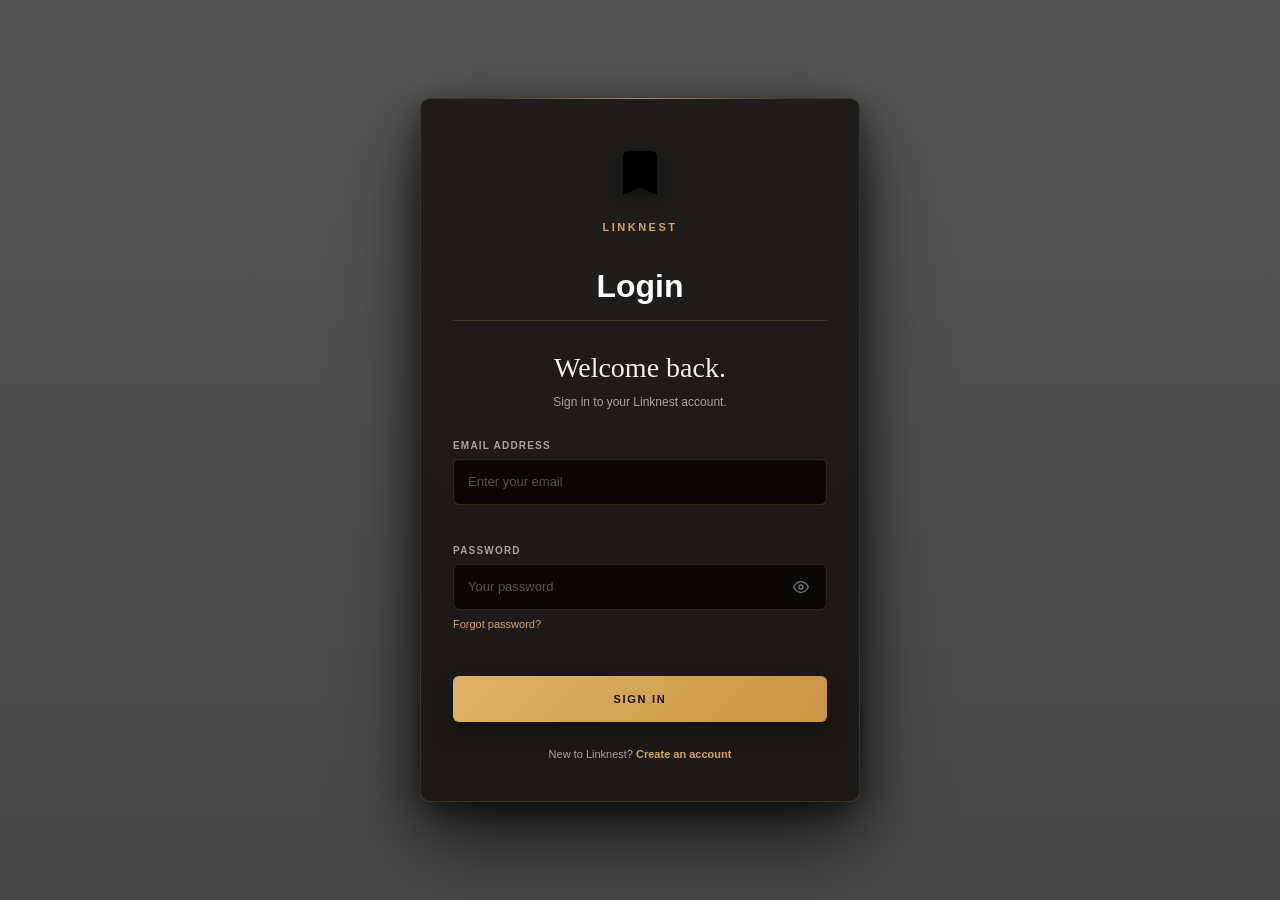
==== BookWeb/index.html @ 47b25d83 "Add files via upload" ====
<!DOCTYPE html>
<html lang="en">
<head>
  <meta charset="UTF-8">
  <meta name="viewport" content="width=device-width, initial-scale=1.0">
  <title>Linknest - Sign In</title>
  <link rel="stylesheet" href="css/style.css">
</head>
<body>

  <div class="login-card">
    <!-- Brand Logo -->
    <div class="brand">
      <svg viewBox="0 0 24 24"><path d="M17 3H7c-1.1 0-1.99.9-1.99 2L5 21l7-3 7 3V5c0-1.1-.9-2-2-2z"/></svg>
      Linknest
    </div>

    <!-- Navigation Tabs -->
    <div class="nav-tabs">
      <a>Login</a>
    </div>

    <!-- Title Section -->
    <h1 class="title">Welcome back.</h1>
    <p class="subtitle">Sign in to your Linknest account.</p>

    <!-- Login Form -->
    <form id="loginForm" novalidate>
      <div class="form-group">
        <label class="form-label" for="loginEmail">Email Address</label>
        <div class="input-wrapper">
          <input id="loginEmail" type="email" class="form-input" placeholder="Enter your email" required>
        </div>
        <div class="field-error" id="loginEmailError"></div>
      </div>

      <div class="form-group">
        <label class="form-label" for="loginPassword">Password</label>
        <div class="input-wrapper">
          <input id="loginPassword" type="password" class="form-input" placeholder="Your password" required>
          <button type="button" id="loginToggle" class="toggle-password" data-target="loginPassword" aria-label="Toggle password visibility">
            <svg width="16" height="16" viewBox="0 0 24 24" fill="none" stroke="currentColor" stroke-width="2">
              <path d="M1 12s4-8 11-8 11 8 11 8-4 8-11 8-11-8-11-8z"/>
              <circle cx="12" cy="12" r="3"/>
            </svg>
          </button>
        </div>
        <a href="#" class="forgot-pass">Forgot password?</a>
        <div class="field-error" id="loginPasswordError"></div>
      </div>

      <button type="submit" class="btn-primary">Sign In</button>
    </form>

    <!-- Footer Link -->
    <p class="footer-text">
      New to Linknest? <a href="register.html">Create an account</a>
    </p>
  </div>

  <script src="js/script.js"></script>
</body>
</html>
---- BookWeb/css/style.css ----
/* =========================================
   FOLIO BOOKS - LOGIN PAGE
========================================= */

:root {
  --gold: #d4a359;
  --gold-light: #efc778;
  --gold-dark: #9f773d;

  --text: #f0ece5;
  --muted: #aaa29a;

  --input-bg: rgba(8, 7, 6, 0.88);
  --input-border: rgba(212, 163, 89, 0.20);

  --card-bg: rgba(10, 9, 8, 0.72);

  --transition: 0.25s ease;
}

* {
  box-sizing: border-box;
  margin: 0;
  padding: 0;
}

html {
  min-height: 100%;
}

body {
  min-height: 100vh;

  display: flex;
  justify-content: center;
  align-items: center;

  padding: 40px 20px;

  color: var(--text);

  font-family:
    -apple-system,
    BlinkMacSystemFont,
    "Segoe UI",
    Roboto,
    Arial,
    sans-serif;

  /* Library background */
  background:
    linear-gradient(
      rgba(0, 0, 0, 0.66),
      rgba(0, 0, 0, 0.72)
    ),
    url("https://images.unsplash.com/photo-1507842217343-583bb7270b66?q=80&w=2000&auto=format&fit=crop")
      center / cover no-repeat fixed;

  overflow-x: hidden;
}


/* =========================================
   LOGIN CARD
========================================= */

.login-card {
  position: relative;
  z-index: 2;

  width: 100%;
  max-width: 440px;

  padding: 38px 32px;

  background: var(--card-bg);

  border: 1px solid rgba(212, 163, 89, 0.18);

  border-radius: 10px;

  box-shadow:
    0 30px 80px rgba(0, 0, 0, 0.75),
    0 10px 30px rgba(0, 0, 0, 0.45);

  backdrop-filter: blur(8px);
  -webkit-backdrop-filter: blur(8px);

  animation: cardEnter 0.6s ease forwards;
}


/* Gold top line */

.login-card::before {
  content: "";

  position: absolute;

  top: -1px;
  left: 15%;
  right: 15%;

  height: 1px;

  background: linear-gradient(
    90deg,
    transparent,
    var(--gold),
    transparent
  );

  opacity: 0.8;
}


/* =========================================
   BRAND
========================================= */

.brand {
  display: flex;
  flex-direction: column;
  align-items: center;
  justify-content: center;

  color: var(--gold);

  font-size: 11px;
  font-weight: 700;

  letter-spacing: 2.5px;

  text-transform: uppercase;

  margin-bottom: 25px;
}

/* Bookmark logo */

.brand svg {
  width: 58px;
  height: 72px;

  margin-bottom: 12px;

  fill: #000;

  filter:
    drop-shadow(0 4px 8px rgba(0, 0, 0, 0.5));
}


/* =========================================
   NAVIGATION
   LOGIN ONLY
   NO SELECTED BUTTON
========================================= */

.nav-tabs {
  display: flex;
  justify-content: center;

  border-bottom: 1px solid rgba(212, 163, 89, 0.18);

  margin-bottom: 30px;
}

.nav-tabs a {
  display: block;

  padding: 12px 40px 18px;

  color: #fff;

  font-size: 32px;
  font-weight: 800;

  line-height: 1;

  text-decoration: none;

  background: transparent;
  border: none;

  cursor: default;
}


/* =========================================
   TITLE
========================================= */

.title {
  font-family:
    Georgia,
    "Times New Roman",
    serif;

  text-align: center;

  font-size: 28px;
  font-weight: 400;

  line-height: 1.2;

  color: #f4f0e8;

  margin-bottom: 8px;
}

.subtitle {
  text-align: center;

  color: var(--muted);

  font-size: 12px;

  line-height: 1.6;

  margin-bottom: 28px;
}


/* =========================================
   FORM
========================================= */

.form-group {
  margin-bottom: 18px;
}

.form-label {
  display: block;

  font-size: 10px;

  letter-spacing: 1.2px;

  color: #aaa29a;

  margin-bottom: 8px;

  font-weight: 700;

  text-transform: uppercase;
}


/* =========================================
   INPUT WRAPPER
========================================= */

.input-wrapper {
  position: relative;
}


/* =========================================
   INPUT
========================================= */

.form-input {
  width: 100%;

  height: 46px;

  padding: 13px 44px 13px 14px;

  background: var(--input-bg);

  border: 1px solid var(--input-border);

  border-radius: 6px;

  color: #fff;

  font-size: 13px;

  outline: none;

  transition:
    border-color var(--transition),
    box-shadow var(--transition),
    background var(--transition);
}

.form-input::placeholder {
  color: #555049;
}

.form-input:hover {
  border-color: rgba(212, 163, 89, 0.35);
}

.form-input:focus {
  background: rgba(15, 13, 11, 0.95);

  border-color: var(--gold);

  box-shadow:
    0 0 0 3px rgba(212, 163, 89, 0.07),
    0 0 18px rgba(212, 163, 89, 0.07);
}


/* =========================================
   PASSWORD TOGGLE
========================================= */

.toggle-password {
  position: absolute;

  right: 10px;
  top: 50%;

  transform: translateY(-50%);

  width: 32px;
  height: 32px;

  display: flex;
  align-items: center;
  justify-content: center;

  color: #777;

  background: transparent;

  border: none;

  border-radius: 5px;

  cursor: pointer;

  transition:
    color var(--transition),
    background var(--transition);
}

.toggle-password:hover {
  color: var(--gold);

  background: rgba(212, 163, 89, 0.08);
}

.toggle-password svg {
  width: 16px;
  height: 16px;
}


/* =========================================
   FORGOT PASSWORD
========================================= */

.forgot-pass {
  display: inline-block;

  margin-top: 8px;

  color: var(--gold);

  font-size: 11px;

  text-decoration: none;

  transition:
    color var(--transition),
    text-shadow var(--transition);
}

.forgot-pass:hover {
  color: var(--gold-light);

  text-decoration: underline;

  text-shadow:
    0 0 10px rgba(212, 163, 89, 0.25);
}


/* =========================================
   SIGN IN BUTTON
========================================= */

.btn-primary {
  width: 100%;

  height: 46px;

  margin-top: 4px;

  padding: 13px;

  background:
    linear-gradient(
      135deg,
      #dfb267,
      #c89445
    );

  color: #171006;

  border: none;

  border-radius: 6px;

  font-size: 11px;

  letter-spacing: 1.7px;

  font-weight: 800;

  text-transform: uppercase;

  cursor: pointer;

  box-shadow:
    0 8px 22px rgba(0, 0, 0, 0.3);

  transition:
    transform var(--transition),
    box-shadow var(--transition),
    filter var(--transition);
}

.btn-primary:hover {
  transform: translateY(-2px);

  filter: brightness(1.06);

  box-shadow:
    0 12px 30px rgba(0, 0, 0, 0.4),
    0 0 20px rgba(212, 163, 89, 0.12);
}

.btn-primary:active {
  transform: translateY(0);
}


/* =========================================
   OR DIVIDER
========================================= */

.divider {
  display: flex;

  align-items: center;

  gap: 12px;

  margin: 24px 0;

  color: #777067;

  font-size: 9px;

  font-weight: 600;

  letter-spacing: 1.5px;
}

.divider::before,
.divider::after {
  content: "";

  flex: 1;

  height: 1px;

  background:
    linear-gradient(
      90deg,
      transparent,
      #332d26
    );
}

.divider::after {
  background:
    linear-gradient(
      90deg,
      #332d26,
      transparent
    );
}

.divider span {
  padding: 0 5px;
}


/* =========================================
   GOOGLE BUTTON
========================================= */

.btn-social {
  width: 100%;

  height: 46px;

  padding: 10px 14px;

  display: flex;

  justify-content: center;
  align-items: center;

  gap: 10px;

  background: rgba(18, 16, 14, 0.85);

  border: 1px solid var(--input-border);

  border-radius: 6px;

  color: var(--text);

  font-size: 12px;

  font-weight: 500;

  cursor: pointer;

  transition:
    background var(--transition),
    border-color var(--transition),
    transform var(--transition),
    box-shadow var(--transition);
}

.btn-social svg {
  width: 18px;
  height: 18px;

  flex-shrink: 0;
}

.btn-social:hover {
  background: rgba(28, 25, 21, 0.95);

  border-color: rgba(212, 163, 89, 0.35);

  transform: translateY(-1px);

  box-shadow:
    0 8px 20px rgba(0, 0, 0, 0.3);
}

.btn-social:active {
  transform: translateY(0);
}


/* =========================================
   FOOTER
========================================= */

.footer-text {
  text-align: center;

  font-size: 11px;

  line-height: 1.6;

  color: var(--muted);

  margin-top: 24px;
}

.footer-text a {
  color: var(--gold);

  text-decoration: none;

  font-weight: 700;

  transition:
    color var(--transition),
    text-shadow var(--transition);
}

.footer-text a:hover {
  color: var(--gold-light);

  text-shadow:
    0 0 12px rgba(212, 163, 89, 0.3);
}


/* =========================================
   ACCESSIBILITY
========================================= */

input:focus-visible,
button:focus-visible,
a:focus-visible {
  outline: 2px solid rgba(212, 163, 89, 0.7);

  outline-offset: 3px;
}


/* =========================================
   ANIMATION
========================================= */

@keyframes cardEnter {
  from {
    opacity: 0;

    transform:
      translateY(20px)
      scale(0.98);
  }

  to {
    opacity: 1;

    transform:
      translateY(0)
      scale(1);
  }
}


/* =========================================
   RESPONSIVE
========================================= */

@media (max-width: 520px) {

  body {
    padding: 20px 14px;

    background-attachment: scroll;
  }

  .login-card {
    max-width: 100%;

    padding: 32px 23px;

    border-radius: 9px;
  }

  .brand svg {
    width: 52px;
    height: 65px;
  }

  .nav-tabs a {
    font-size: 30px;

    padding-left: 30px;
    padding-right: 30px;
  }

  .title {
    font-size: 26px;
  }
}


@media (max-width: 360px) {

  .login-card {
    padding: 28px 18px;
  }

  .nav-tabs a {
    font-size: 27px;
  }

  .title {
    font-size: 24px;
  }
}


/* =========================================
   REDUCED MOTION
========================================= */

@media (prefers-reduced-motion: reduce) {

  *,
  *::before,
  *::after {
    animation-duration: 0.01ms !important;
    animation-iteration-count: 1 !important;
    transition-duration: 0.01ms !important;
  }
}

/* =========================================
   REGISTER PAGE
========================================= */

/* =========================================
   FOLIO BOOKS - REGISTER PAGE
========================================= */

:root {
  --gold: #d4a359;
  --gold-light: #efc778;
  --gold-dark: #9f773d;
  --text: #f0ece5;
  --muted: #aaa29a;
  --input-bg: rgba(8, 7, 6, 0.88);
  --input-border: rgba(212, 163, 89, 0.20);
  --card-bg: rgba(10, 9, 8, 0.72);
  --transition: 0.25s ease;
}

* {
  box-sizing: border-box;
  margin: 0;
  padding: 0;
}

html {
  min-height: 100%;
}

body {
  min-height: 100vh;
  display: flex;
  justify-content: center;
  align-items: center;
  padding: 40px 20px;
  color: var(--text);
  font-family: -apple-system, BlinkMacSystemFont, "Segoe UI", Roboto, Arial, sans-serif;
  background:
    linear-gradient(rgba(0, 0, 0, 0.66), rgba(0, 0, 0, 0.72)),
    url("https://images.unsplash.com/photo-1507842217343-583bb7270b66?q=80&w=2000&auto=format&fit=crop")
      center / cover no-repeat fixed;
  overflow-x: hidden;
}

/* ===== LOGIN CARD ===== */
.login-card {
  position: relative;
  z-index: 2;
  width: 100%;
  max-width: 440px;
  padding: 38px 32px;
  background: var(--card-bg);
  border: 1px solid rgba(212, 163, 89, 0.18);
  border-radius: 10px;
  box-shadow: 0 30px 80px rgba(0, 0, 0, 0.75), 0 10px 30px rgba(0, 0, 0, 0.45);
  backdrop-filter: blur(8px);
  -webkit-backdrop-filter: blur(8px);
  animation: cardEnter 0.6s ease forwards;
}

.login-card::before {
  content: "";
  position: absolute;
  top: -1px;
  left: 15%;
  right: 15%;
  height: 1px;
  background: linear-gradient(90deg, transparent, var(--gold), transparent);
  opacity: 0.8;
}

/* ===== BRAND ===== */
.brand {
  display: flex;
  flex-direction: column;
  align-items: center;
  justify-content: center;
  color: var(--gold);
  font-size: 11px;
  font-weight: 700;
  letter-spacing: 2.5px;
  text-transform: uppercase;
  margin-bottom: 25px;
}

.brand svg {
  width: 58px;
  height: 72px;
  margin-bottom: 12px;
  fill: #000;
  filter: drop-shadow(0 4px 8px rgba(0, 0, 0, 0.5));
}

/* ===== NAVIGATION ===== */
.nav-tabs {
  display: flex;
  justify-content: center;
  border-bottom: 1px solid rgba(212, 163, 89, 0.18);
  margin-bottom: 30px;
}

.nav-tabs a {
  display: block;
  padding: 12px 40px 18px;
  color: #fff;
  font-size: 32px;
  font-weight: 800;
  line-height: 1;
  text-decoration: none;
  background: transparent;
  border: none;
  cursor: default;
}

/* ===== TITLE ===== */
.title {
  font-family: Georgia, "Times New Roman", serif;
  text-align: center;
  font-size: 28px;
  font-weight: 400;
  line-height: 1.2;
  color: #f4f0e8;
  margin-bottom: 8px;
}

.subtitle {
  text-align: center;
  color: var(--muted);
  font-size: 12px;
  line-height: 1.6;
  margin-bottom: 28px;
}

/* ===== FORM ===== */
.form-group {
  margin-bottom: 18px;
}

.form-label {
  display: block;
  font-size: 10px;
  letter-spacing: 1.2px;
  color: #aaa29a;
  margin-bottom: 8px;
  font-weight: 700;
  text-transform: uppercase;
}

.input-wrapper {
  position: relative;
}

.form-input {
  width: 100%;
  height: 46px;
  padding: 13px 44px 13px 14px;
  background: var(--input-bg);
  border: 1px solid var(--input-border);
  border-radius: 6px;
  color: #fff;
  font-size: 13px;
  outline: none;
  transition: border-color var(--transition), box-shadow var(--transition), background var(--transition);
}

.form-input::placeholder {
  color: #555049;
}

.form-input:hover {
  border-color: rgba(212, 163, 89, 0.35);
}

.form-input:focus {
  background: rgba(15, 13, 11, 0.95);
  border-color: var(--gold);
  box-shadow: 0 0 0 3px rgba(212, 163, 89, 0.07), 0 0 18px rgba(212, 163, 89, 0.07);
}

/* ===== PASSWORD TOGGLE ===== */
.toggle-password {
  position: absolute;
  right: 10px;
  top: 50%;
  transform: translateY(-50%);
  width: 32px;
  height: 32px;
  display: flex;
  align-items: center;
  justify-content: center;
  color: #777;
  background: transparent;
  border: none;
  border-radius: 5px;
  cursor: pointer;
  font-size: 16px;
  transition: color var(--transition), background var(--transition);
}

.toggle-password:hover {
  color: var(--gold);
  background: rgba(212, 163, 89, 0.08);
}

/* ===== BUTTONS ===== */
.btn-primary {
  width: 100%;
  height: 46px;
  margin-top: 4px;
  padding: 13px;
  background: linear-gradient(135deg, #dfb267, #c89445);
  color: #171006;
  border: none;
  border-radius: 6px;
  font-size: 11px;
  letter-spacing: 1.7px;
  font-weight: 800;
  text-transform: uppercase;
  cursor: pointer;
  box-shadow: 0 8px 22px rgba(0, 0, 0, 0.3);
  transition: transform var(--transition), box-shadow var(--transition), filter var(--transition);
}

.btn-primary:hover {
  transform: translateY(-2px);
  filter: brightness(1.06);
  box-shadow: 0 12px 30px rgba(0, 0, 0, 0.4), 0 0 20px rgba(212, 163, 89, 0.12);
}

.btn-primary:active {
  transform: translateY(0);
}

/* ===== FOOTER ===== */
.footer-text {
  text-align: center;
  font-size: 11px;
  line-height: 1.6;
  color: var(--muted);
  margin-top: 24px;
}

.footer-text a {
  color: var(--gold);
  text-decoration: none;
  font-weight: 700;
  transition: color var(--transition), text-shadow var(--transition);
}

.footer-text a:hover {
  color: var(--gold-light);
  text-shadow: 0 0 12px rgba(212, 163, 89, 0.3);
}

/* ===== REGISTER SPECIFICS ===== */
.section-divider {
  display: flex;
  align-items: center;
  gap: 12px;
  margin: 28px 0 18px;
  color: #777067;
  font-size: 9px;
  font-weight: 700;
  letter-spacing: 1.5px;
  text-transform: uppercase;
}

.section-divider::before,
.section-divider::after {
  content: "";
  flex: 1;
  height: 1px;
  background: #332d26;
}

.section-divider span {
  white-space: nowrap;
}

.field-hint {
  margin-top: 7px;
  color: #777067;
  font-size: 10px;
  line-height: 1.5;
}

.checkbox-group {
  display: flex;
  align-items: flex-start;
  gap: 9px;
  margin-bottom: 12px;
  color: var(--muted);
  font-size: 11px;
  line-height: 1.6;
}

.checkbox-group input {
  width: 14px;
  height: 14px;
  margin-top: 2px;
  flex-shrink: 0;
  accent-color: var(--gold);
  cursor: pointer;
}

.checkbox-group label {
  cursor: pointer;
}

.checkbox-group a {
  color: var(--gold);
  text-decoration: none;
  font-weight: 600;
  transition: color var(--transition);
}

.checkbox-group a:hover {
  color: var(--gold-light);
  text-decoration: underline;
}

/* ===== VALIDATION STYLES ===== */
.field-error {
  font-size: 10px;
  color: #e06b6b;
  min-height: 18px;
  margin-top: 4px;
  transition: opacity 0.2s;
}

.field-error:empty {
  opacity: 0;
}

.password-requirements {
  list-style: none;
  margin-top: 6px;
  font-size: 10px;
  color: #777067;
  display: flex;
  flex-wrap: wrap;
  gap: 6px 14px;
  padding: 0;
}

.password-requirements li {
  transition: color 0.25s;
}

.password-requirements li.met {
  color: #7bcfa6;
}

.password-requirements li.unmet {
  color: #e06b6b;
}

.form-input.error {
  border-color: #e06b6b !important;
  box-shadow: 0 0 0 3px rgba(224, 107, 107, 0.15);
}

.form-input.success {
  border-color: #7bcfa6 !important;
  box-shadow: 0 0 0 3px rgba(123, 207, 166, 0.12);
}

.checkbox-group.error input {
  outline: 2px solid #e06b6b;
  outline-offset: 2px;
}

/* ===== TOAST ===== */
.toast {
  position: fixed;
  bottom: 30px;
  left: 50%;
  transform: translateX(-50%) translateY(20px);
  background: rgba(10, 9, 8, 0.95);
  border: 1px solid rgba(212, 163, 89, 0.25);
  border-radius: 8px;
  padding: 14px 28px;
  color: #f0ece5;
  font-size: 13px;
  backdrop-filter: blur(6px);
  box-shadow: 0 20px 50px rgba(0, 0, 0, 0.7);
  opacity: 0;
  pointer-events: none;
  transition: opacity 0.35s ease, transform 0.35s ease;
  z-index: 999;
  text-align: center;
  max-width: 90%;
}

.toast.show {
  opacity: 1;
  transform: translateX(-50%) translateY(0);
  pointer-events: auto;
}

.toast.success {
  border-color: #7bcfa6;
}

.toast.error {
  border-color: #e06b6b;
}

/* ===== ANIMATIONS ===== */
@keyframes cardEnter {
  from {
    opacity: 0;
    transform: translateY(20px) scale(0.98);
  }
  to {
    opacity: 1;
    transform: translateY(0) scale(1);
  }
}

/* ===== RESPONSIVE ===== */
@media (max-width: 520px) {
  body {
    padding: 20px 14px;
    background-attachment: scroll;
  }
  .login-card {
    max-width: 100%;
    padding: 32px 23px;
    border-radius: 9px;
  }
  .brand svg {
    width: 52px;
    height: 65px;
  }
  .nav-tabs a {
    font-size: 30px;
    padding-left: 30px;
    padding-right: 30px;
  }
  .title {
    font-size: 26px;
  }
  .section-divider {
    margin-top: 24px;
  }
  .checkbox-group {
    font-size: 10px;
  }
  .field-hint {
    font-size: 9px;
  }
}

@media (max-width: 360px) {
  .login-card {
    padding: 28px 18px;
  }
  .nav-tabs a {
    font-size: 27px;
  }
  .title {
    font-size: 24px;
  }
}

@media (prefers-reduced-motion: reduce) {
  *,
  *::before,
  *::after {
    animation-duration: 0.01ms !important;
    transition-duration: 0.01ms !important;
  }
}
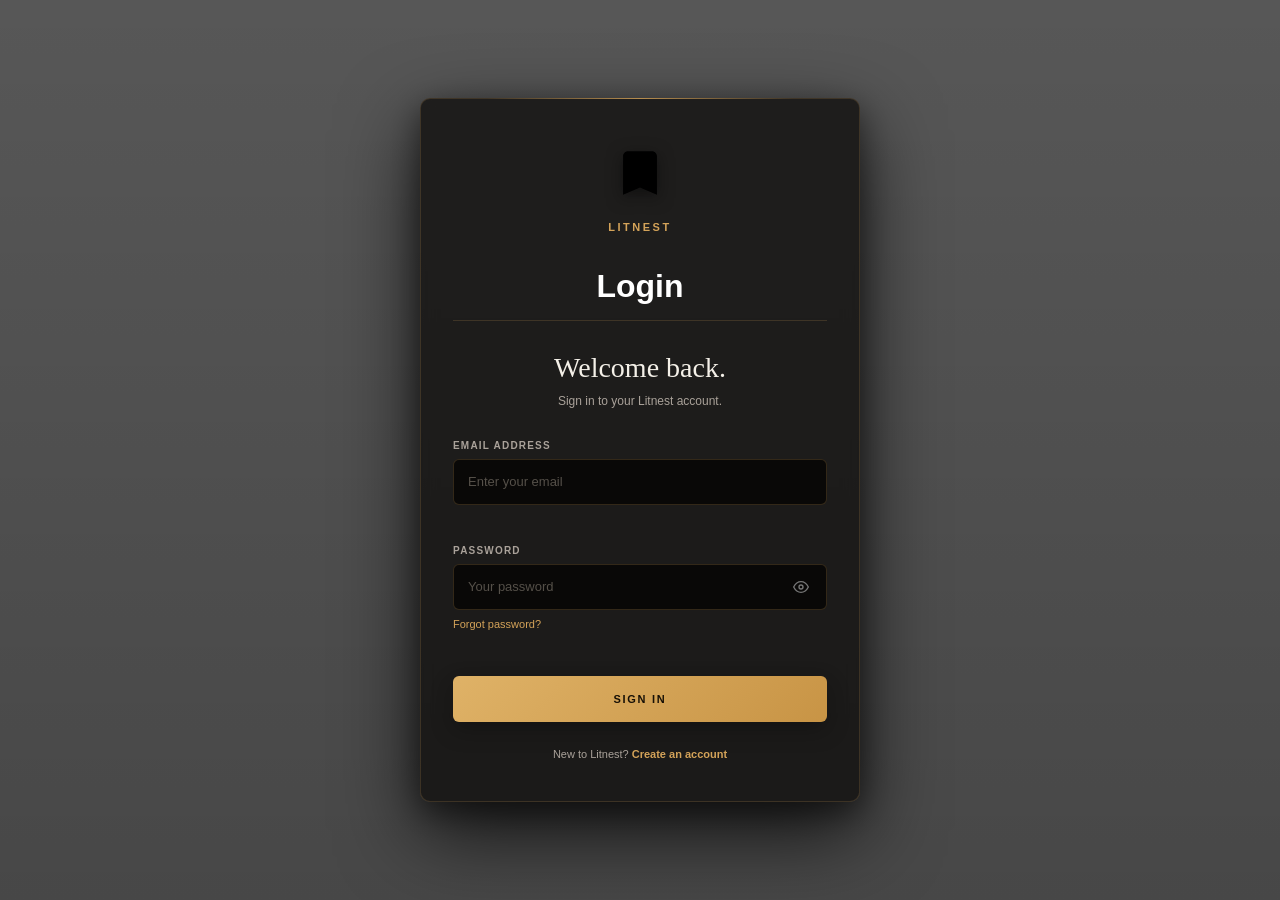
==== commit 63e7b88e: "Add files via upload" ====
--- a/BookWeb/index.html
+++ b/BookWeb/index.html
@@ -3,7 +3,7 @@
 <head>
   <meta charset="UTF-8">
   <meta name="viewport" content="width=device-width, initial-scale=1.0">
-  <title>Linknest - Sign In</title>
+  <title>Litnest - Sign In</title>
   <link rel="stylesheet" href="css/style.css">
 </head>
 <body>
@@ -12,7 +12,7 @@
     <!-- Brand Logo -->
     <div class="brand">
       <svg viewBox="0 0 24 24"><path d="M17 3H7c-1.1 0-1.99.9-1.99 2L5 21l7-3 7 3V5c0-1.1-.9-2-2-2z"/></svg>
-      Linknest
+      Litnest
     </div>
 
     <!-- Navigation Tabs -->
@@ -22,7 +22,7 @@
 
     <!-- Title Section -->
     <h1 class="title">Welcome back.</h1>
-    <p class="subtitle">Sign in to your Linknest account.</p>
+    <p class="subtitle">Sign in to your Litnest account.</p>
 
     <!-- Login Form -->
     <form id="loginForm" novalidate>
@@ -54,10 +54,11 @@
 
     <!-- Footer Link -->
     <p class="footer-text">
-      New to Linknest? <a href="register.html">Create an account</a>
+      New to Litnest? <a href="register.html">Create an account</a>
     </p>
   </div>
 
-  <script src="js/script.js"></script>
+   <script src="js/db.js"></script>
+  <script src="js/auth.js"></script>
 </body>
 </html>
